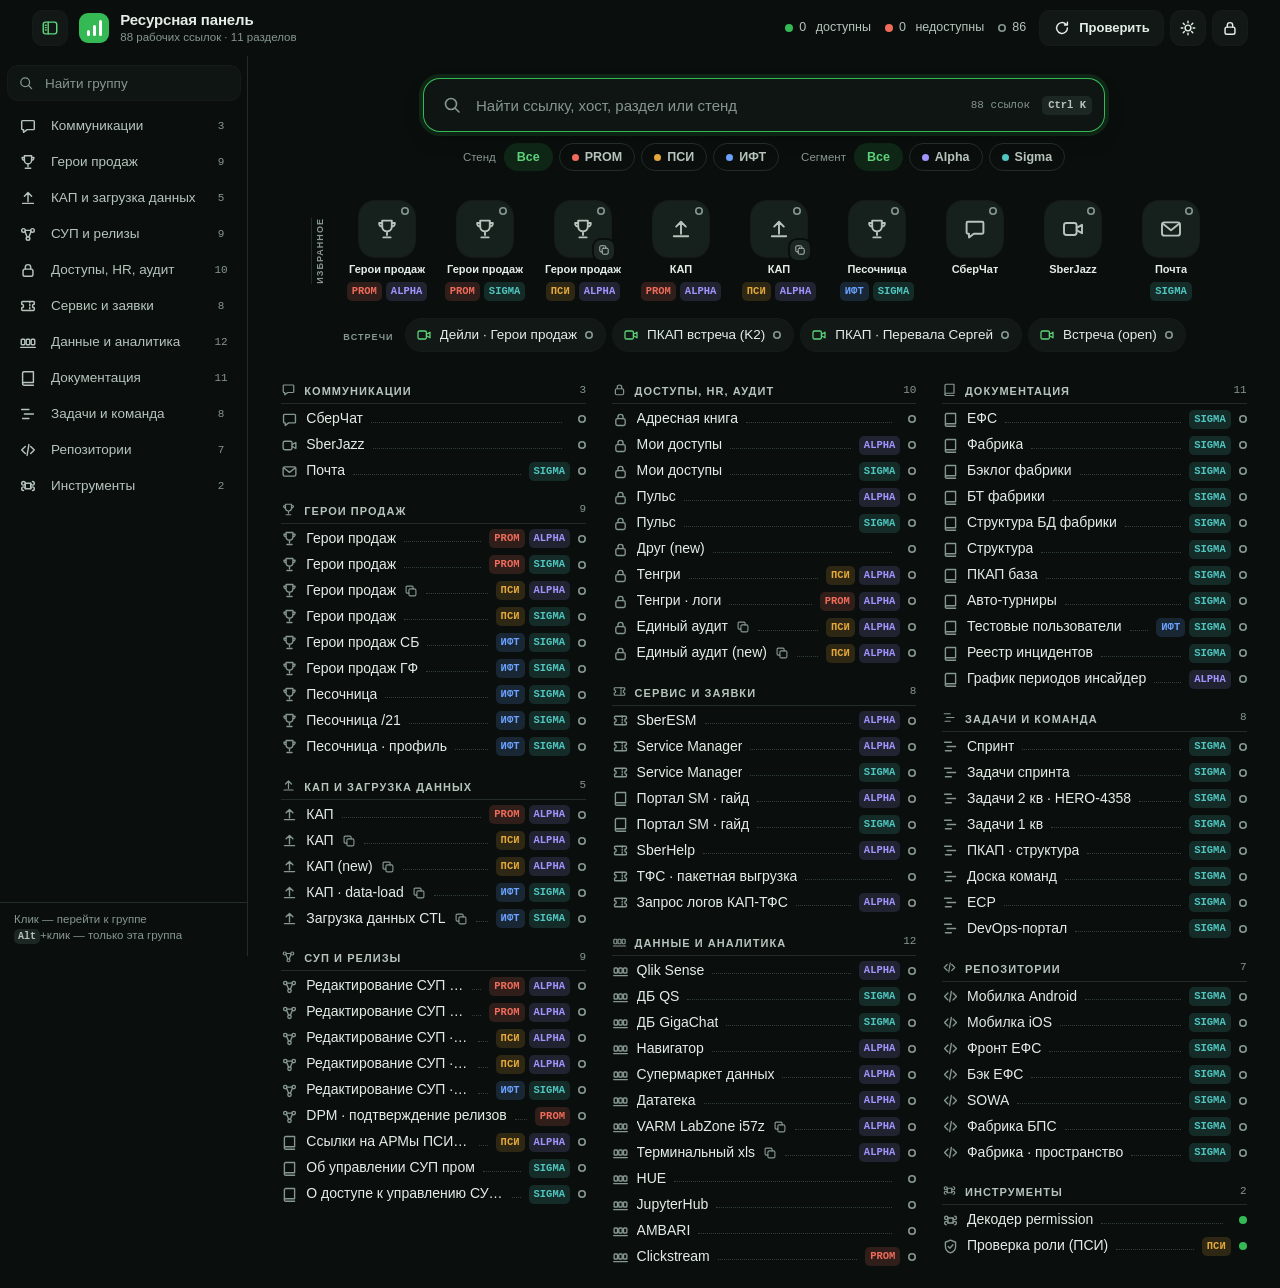
==== panel-v8/index.html @ b865bbed "feat(panel-v8): page shell, styles and index rendering Каркас страницы, стили v8, отрисовка указател" ====
<!doctype html>
<html lang="ru" data-theme="dark">
<head>
<meta charset="utf-8">
<meta name="viewport" content="width=device-width, initial-scale=1">
<title>Ресурсная панель</title>
<link rel="icon" href="data:,">
<script>
  /* Тема до первой отрисовки — без вспышки */
  try { if (/light/.test(localStorage.getItem("rp_theme") || "")) document.documentElement.setAttribute("data-theme", "light"); } catch (e) {}
  /* Ошибка разбора links.js: запоминаем текст и строку для экрана ошибки (до загрузки panel.js) */
  window.addEventListener("error", function (e) {
    if (window.RP || !e || e.target !== window) return;
    if (/links\.js$/.test(e.filename || "") || !e.filename) window.RP_LOAD_ERROR = { message: e.message, line: e.lineno };
  });
</script>
<link rel="stylesheet" href="panel.css">
</head>
<body>
<!-- Шапка: бренд слева, справа — сводка доступности и служебные кнопки -->
<header class="top">
  <div class="lead">
    <button class="btn ic" id="gpBtn" type="button" aria-controls="gp"></button>
    <div class="brand">
      <span class="mark" aria-hidden="true"><i></i><i></i><i></i></span>
      <div><b>Ресурсная панель</b><small id="subt">Рабочие ссылки команды</small></div>
    </div>
  </div>
  <div class="acts">
    <div class="sum" id="sum" aria-live="polite"></div>
    <button class="btn" id="refresh" type="button" aria-label="Проверить доступность ссылок"><span id="refIc"></span><span class="bl">Проверить</span><span class="prog"></span></button>
    <button class="btn ic" id="theme" type="button"></button>
    <button class="btn ic" id="lock" type="button" aria-label="Администрирование" aria-haspopup="dialog"></button>
  </div>
</header>

<div class="shell">
<!-- Панель групп: переход к разделу, показ/скрытие разделов в указателе -->
<aside class="gp" id="gp" aria-label="Группы ссылок">
  <div class="gp-in">
    <div class="gp-ttl"><h2 id="gpTtl">Группы</h2><button class="btn ic" type="button" id="gpX" aria-label="Закрыть список групп"></button></div>
    <div class="gp-top">
      <label class="gs"><span id="gsIc"></span><span class="sr">Найти группу</span><input id="gq" type="search" autocomplete="off" spellcheck="false" placeholder="Найти группу"></label>
      <button class="gp-all" id="gpAll" type="button" hidden><span id="gaIc"></span><span>Показать все</span><em id="gaN"></em></button>
    </div>
    <ul class="gp-list" id="gpList"></ul>
    <p class="gp-hint">Клик — перейти к группе<br><kbd>Alt</kbd>+клик — только эта группа</p>
  </div>
</aside>
<div class="main">
<!-- Поиск: фильтрует всю страницу -->
<section class="hero" aria-label="Поиск">
  <div class="omni" id="omni">
    <span id="sIc"></span>
    <label for="q" class="sr">Поиск по ссылкам</label>
    <input id="q" type="search" autocomplete="off" spellcheck="false" placeholder="Найти ссылку, хост, раздел или стенд" role="combobox" aria-expanded="true" aria-controls="idx" aria-autocomplete="list">
    <span class="cnt" id="cnt"></span>
    <kbd id="kbdK">Ctrl K</kbd>
    <button class="clr" id="clr" type="button" aria-label="Очистить поиск"></button>
  </div>
  <div class="filters">
    <div class="fg" role="group" aria-label="Стенд" id="fEnv"><span>Стенд</span></div>
    <div class="fg" role="group" aria-label="Сегмент" id="fSeg"><span>Сегмент</span></div>
  </div>
</section>

<section class="favs" aria-labelledby="favCap">
  <h2 class="cap" id="favCap">Избранное</h2>
  <nav class="dock" id="dock" aria-label="Часто открываемые"></nav>
</section>

<section class="meets" aria-labelledby="meetCap">
  <h2 class="mcap" id="meetCap">Встречи</h2>
  <nav class="mlist" id="meets" aria-label="Встречи Jazz"></nav>
</section>

<main class="idx" id="idx" aria-label="Все ссылки"></main>
</div>
</div>
<div class="gtip glass" id="gtip" aria-hidden="true"></div>

<div class="tip glass" id="tip" role="tooltip" aria-hidden="true"></div>
<div class="scrim" id="scrim"></div>
<div class="modal glass" id="modal" role="dialog" aria-modal="true" aria-labelledby="mTitle"></div>
<aside class="drawer glass" id="drawer" role="dialog" aria-modal="true" aria-labelledby="dTitle"></aside>
<div class="toasts" id="toasts" aria-live="polite"></div>

<!-- Экран ошибки загрузки данных (links.js не найден или содержит ошибку) -->
<div class="rp-err" id="rp-error" role="alert" hidden></div>

<script src="links.js" onerror="window.RP_LINKS_MISSING = true"></script>
<script src="panel.js"></script>
</body>
</html>
---- panel-v8/panel.css ----
/* Ресурсная панель v8 «Лаунчер» — стили.
   Токены v8 (тёмная по умолчанию + светлая «Туман»), цвета стендов/сегментов и стили макета E v2.
   Тема — атрибут <html data-theme="dark|light">, ставится до отрисовки из localStorage.rp_theme. */

/* ——— Общее для обеих тем: шрифты, размеры, радиусы ——— */
:root {
  --font: "Segoe UI Variable Text", "Segoe UI Variable", "Segoe UI", -apple-system, BlinkMacSystemFont, "SF Pro Text", "Helvetica Neue", Arial, sans-serif;
  --font-d: "Segoe UI Variable Display", "Segoe UI Variable", "Segoe UI", -apple-system, "SF Pro Display", "Helvetica Neue", Arial, sans-serif;
  --mono: "Cascadia Mono", "SF Mono", ui-monospace, Menlo, Consolas, "Liberation Mono", monospace;

  --fs-xs: 11px;
  --fs-s: 12.5px;
  --fs-m: 13px;
  --fs-l: 15px;
  --fs-xl: 20px;
  --fs-xxl: 26px;
  --fw-r: 400;
  --fw-sb: 600;
  --fw-b: 700;

  --h-s: 28px;
  --h-m: 34px;
  --r-s: 6px;
  --r-m: 10px;
  --r-l: 16px;
  --r-xl: 22px;

  --top-h: 56px;
  --dock-safe: 0px;
  --z-top: 30;
  --z-dock: 40;
  --z-pill: 41;
  --z-pop: 60;
  --z-omni: 80;
  --z-modal: 90;
  --z-toast: 95;
  --z-tip: 99;
  --ease: cubic-bezier(.2, .7, .2, 1);
}

/* ——— Тёмная (по умолчанию) ——— */
:root,
[data-theme="dark"] {
  color-scheme: dark;
  --bg: #0A0F0D;
  --sf: #111815;
  --sf2: #16201C;
  --sf3: #1C2723;
  --inp: #0E1512;
  --ink: #E4EDE8;
  --ink2: #B6C4BD;
  --mut: #869690;
  --line: #222D29;
  --line2: #32403A;

  --g: #35B955;
  --g-ink: #5ED47A;
  --g-t: rgba(53, 185, 85, .14);
  --g-btn: #35B955;
  --on-g: #04160A;
  --g-glow: rgba(53, 185, 85, .35);

  --amber: #E4A83A;
  --amber-ink: #E4A83A;
  --amber-t: rgba(228, 168, 58, .15);
  --red: #F06B5A;
  --red-ink: #F06B5A;
  --red-t: rgba(240, 107, 90, .15);
  --slate: #93A5BC;
  --slate-t: rgba(147, 165, 188, .14);
  --violet: #A294FF;
  --violet-t: rgba(162, 148, 255, .14);
  --blue: #6AA2FF;

  --grid-dot: rgba(228, 237, 232, .08);
  --glass: rgba(20, 28, 25, .74);
  --glass-b: rgba(40, 52, 47, .9);
  --glass-edge: rgba(255, 255, 255, .07);
  --scrim: rgba(3, 8, 6, .55);
  --sh1: 0 0 0 1px rgba(255, 255, 255, .05);
  --sh2: 0 8px 22px -8px rgba(0, 0, 0, .6), 0 0 0 1px rgba(255, 255, 255, .06);
  --sh3: 0 28px 70px -20px rgba(0, 0, 0, .8), 0 0 0 1px rgba(255, 255, 255, .08);
  --island: #1F2A25;
  --island-ink: #E4EDE8;
  --island-line: rgba(255, 255, 255, .1);
  --focus: #5ED47A;
}

/* ——— Светлая «Туман»: приглушённая, иерархия — фоном и линией, а не белизной ——— */
[data-theme="light"] {
  color-scheme: light;
  --bg: #DCE3DF;
  --sf: #E9EEEB;
  --sf2: #E2E8E4;
  --sf3: #D5DDD8;
  --inp: #F2F5F3;
  --ink: #17221D;
  --ink2: #33413A;
  --mut: #56655D;
  --line: #C3CEC8;
  --line2: #AEBBB4;

  --g: #1E8A36;
  --g-ink: #146B2A;
  --g-t: #CFE5D5;
  --g-btn: #1B7F32;
  --on-g: #FFFFFF;
  --g-glow: rgba(30, 138, 54, .22);

  --amber: #9A6700;
  --amber-ink: #7A5200;
  --amber-t: #F1E3C2;
  --red: #B8392A;
  --red-ink: #9A2E21;
  --red-t: #F2D9D3;
  --slate: #4F6073;
  --slate-t: #D8E0E8;
  --violet: #5B49BE;
  --violet-t: #E0DBF5;
  --blue: #2F5FA8;

  --grid-dot: rgba(23, 34, 29, .1);
  --glass: rgba(233, 238, 235, .82);
  --glass-b: rgba(242, 245, 243, .7);
  --glass-edge: rgba(23, 34, 29, .08);
  --scrim: rgba(23, 34, 29, .3);
  --sh1: 0 1px 2px rgba(23, 34, 29, .06), 0 0 0 1px rgba(23, 34, 29, .06);
  --sh2: 0 6px 18px -6px rgba(23, 34, 29, .2), 0 0 0 1px rgba(23, 34, 29, .07);
  --sh3: 0 24px 60px -18px rgba(23, 34, 29, .35), 0 4px 12px -4px rgba(23, 34, 29, .12), 0 0 0 1px rgba(23, 34, 29, .07);
  --island: #26332C;
  --island-ink: #EAF2ED;
  --island-line: rgba(255, 255, 255, .12);
  --focus: #1E8A36;
}

/* Фон страницы задаётся сразу — без белой вспышки у фреймов */
html {
  background: var(--bg);
  color: var(--ink);
}

/* ——— Ресурсная панель: цвета стендов (по риску) и сегментов сети ——— */
:root, [data-theme="dark"] {
  --env-prom: #F06B5A; --env-prom-t: rgba(240,107,90,.16);
  --env-psi:  #E4A83A; --env-psi-t:  rgba(228,168,58,.16);
  --env-ift:  #6AA2FF; --env-ift-t:  rgba(106,162,255,.16);
  --env-oth:  #93A5BC; --env-oth-t:  rgba(147,165,188,.12);
  --seg-alpha: #A294FF; --seg-alpha-t: rgba(162,148,255,.15);
  --seg-sigma: #4FC6C0; --seg-sigma-t: rgba(79,198,192,.15);
}
[data-theme="light"] {
  --env-prom: #B8392A; --env-prom-t: #F2D9D3;
  --env-psi:  #8A5C00; --env-psi-t:  #F1E3C2;
  --env-ift:  #2F5FA8; --env-ift-t:  #D6E2F4;
  --env-oth:  #4F6073; --env-oth-t:  #D8E0E8;
  --seg-alpha: #5B49BE; --seg-alpha-t: #E0DBF5;
  --seg-sigma: #1C7A74; --seg-sigma-t: #CDEAE7;
}

/* ——— База ——— */
*, *::before, *::after { box-sizing: border-box; }
body {
  margin: 0; background: var(--bg); color: var(--ink);
  font: var(--fw-r) var(--fs-m)/1.4 var(--font); -webkit-font-smoothing: antialiased;
  --pad: clamp(16px, 2.6vw, 44px); --rh: 30px; --fs-row: 15px; --cols: 4; --pw: 0px;
  --hero-pt: clamp(14px, 2.6vh, 30px); --fav-gap: clamp(14px, 2.6vh, 26px); --idx-pt: clamp(14px, 2.8vh, 30px);
}
/* Режим «один экран»: страница = окно, индекс занимает остаток высоты */
body.fit { height: 100vh; height: 100dvh; overflow: hidden; display: flex; flex-direction: column; }
body.fit.compact { --hero-pt: 4px; --fav-gap: 8px; --idx-pt: 10px; }
/* Под шапкой: слева панель групп, справа — поиск, избранное, встречи и индекс */
.shell { display: flex; align-items: stretch; min-width: 0; }
body.fit .shell { flex: 1; min-height: 0; }
.main { flex: 1; min-width: 0; display: flex; flex-direction: column; }
body.fit .main { min-height: 0; }
button, input, select, textarea { font: inherit; color: inherit; }
a { color: inherit; }
:focus-visible { outline: 2px solid var(--focus); outline-offset: 2px; }
.ui-i { width: 18px; height: 18px; flex: none; display: block; }
.sr { position: absolute; width: 1px; height: 1px; overflow: hidden; clip: rect(0 0 0 0); white-space: nowrap; }
@keyframes enter { from { opacity: 0; transform: translateY(6px) scale(.985); } }

/* ——— Шапка ——— */
.top { height: var(--top-h); flex: none; display: flex; align-items: center; justify-content: space-between; gap: 16px; padding: 0 var(--pad); }
.lead { display: flex; align-items: center; gap: 12px; min-width: 0; }
.brand { display: flex; align-items: center; gap: 11px; min-width: 0; }
.mark { width: 30px; height: 30px; border-radius: 9px; background: var(--g); display: flex; align-items: flex-end; justify-content: center; gap: 3px; padding-bottom: 7px; flex: none; }
.mark i { width: 3px; border-radius: 2px; background: #fff; }
.mark i:nth-child(1) { height: 6px; } .mark i:nth-child(2) { height: 11px; } .mark i:nth-child(3) { height: 16px; }
.brand b { display: block; font: var(--fw-b) var(--fs-l)/1.2 var(--font-d); letter-spacing: -.01em; }
.brand small { display: block; font-size: 11.5px; color: var(--mut); }
.acts { display: flex; align-items: center; gap: 8px; }
.sum { display: flex; align-items: center; gap: 14px; margin-right: 6px; font-size: var(--fs-s); color: var(--ink2); font-variant-numeric: tabular-nums; }
.sum span { display: inline-flex; align-items: center; gap: 6px; white-space: nowrap; }
.btn {
  height: var(--h-m); border-radius: var(--r-m); border: 0; background: var(--sf); box-shadow: var(--sh1);
  display: inline-flex; align-items: center; gap: 8px; padding: 0 13px; cursor: pointer; font-size: var(--fs-m); font-weight: var(--fw-sb);
  position: relative; overflow: hidden; transition: background .15s var(--ease);
}
.btn:hover { background: var(--sf2); }
.btn.ic { width: var(--h-m); padding: 0; justify-content: center; }
.btn.pri { background: var(--g-btn); color: var(--on-g); box-shadow: none; }
#gpBtn[data-m="open"], #gpBtn[aria-expanded="true"] { color: var(--g-ink); }
.btn[disabled] { cursor: default; }
/* Прогресс проверки — заливка внутри кнопки */
.btn .prog { position: absolute; inset: auto 0 0 0; height: 2px; background: var(--g); transform-origin: left; transform: scaleX(var(--p, 0)); opacity: 0; transition: transform .12s linear, opacity .2s; }
.btn.busy .prog { opacity: 1; }
.btn.busy svg { animation: spin 1s linear infinite; }
@keyframes spin { to { transform: rotate(360deg); } }

/* ——— Омнибокс ——— */
.hero { flex: none; display: flex; flex-direction: column; align-items: center; padding: var(--hero-pt) var(--pad) 0; position: relative; }
.omni {
  width: min(680px, 100%); height: 52px; display: flex; align-items: center; gap: 12px; padding: 0 12px 0 18px;
  background: var(--inp); border-radius: var(--r-l); box-shadow: var(--sh2); transition: box-shadow .15s var(--ease);
}
.omni:focus-within { box-shadow: 0 0 0 1px var(--g), 0 0 0 5px var(--g-t), var(--sh2); }
.omni > svg { width: 20px; height: 20px; color: var(--mut); }
.omni input { flex: 1; min-width: 0; height: 100%; border: 0; background: none; outline: none; font-size: var(--fs-l); font-weight: 500; }
.omni input::placeholder { color: var(--mut); font-weight: 400; }
.omni input::-webkit-search-cancel-button { display: none; }
.cnt { font: 500 var(--fs-xs) var(--mono); color: var(--mut); white-space: nowrap; font-variant-numeric: tabular-nums; }
kbd { font: 600 10.5px/1 var(--mono); color: var(--ink2); background: var(--sf3); border-radius: 5px; padding: 4px 6px; white-space: nowrap; }
.clr { width: 28px; height: 28px; border: 0; border-radius: 8px; background: none; color: var(--mut); cursor: pointer; display: none; place-items: center; }
.clr:hover { background: var(--sf2); color: var(--ink); }
.omni.has .clr { display: grid; } .omni.has kbd { display: none; }
.filters { display: flex; flex-wrap: wrap; justify-content: center; gap: 8px 22px; margin-top: 12px; }
.fg { display: flex; align-items: center; gap: 6px; }
.fg > span { font-size: 11.5px; color: var(--mut); margin-right: 2px; }
.chip {
  height: var(--h-s); border-radius: 14px; padding: 0 12px; border: 1px solid var(--line); background: transparent; cursor: pointer;
  font-size: var(--fs-s); font-weight: var(--fw-sb); color: var(--ink2); display: inline-flex; align-items: center; gap: 6px; transition: background .15s, color .15s;
}
.chip:hover { background: var(--sf2); color: var(--ink); }
.chip[aria-pressed="true"] { background: var(--g-t); color: var(--g-ink); border-color: transparent; }
.chip i { width: 7px; height: 7px; border-radius: 50%; background: var(--c); }

/* ——— Избранное: ряд «иконок приложений» ——— */
.favs { flex: none; margin-top: var(--fav-gap); display: flex; align-items: center; justify-content: center; gap: 14px; padding: 0 var(--pad); }
.cap { font: var(--fw-sb) 13px/1 var(--font); font-variant-caps: all-small-caps; letter-spacing: .08em; color: var(--mut); margin: 0; writing-mode: vertical-rl; transform: rotate(180deg); padding: 0 0 0 2px; border-right: 1px solid var(--line); }
.dock { display: flex; gap: 6px; justify-content: center; max-width: 100%; }
.app {
  width: 92px; flex: none; display: flex; flex-direction: column; align-items: center; gap: 5px; padding: 6px 2px 5px; border-radius: 14px;
  text-decoration: none; cursor: pointer; transition: background .15s var(--ease), opacity .15s;
}
.app:hover { background: var(--sf); }
.app .sq { width: 56px; height: 56px; border-radius: 16px; background: var(--sf2); box-shadow: var(--sh1); display: grid; place-items: center; position: relative; color: var(--ink2); }
.app .sq .ui-i { width: 24px; height: 24px; }
.app .sq .dot { position: absolute; top: 6px; right: 6px; }
.app .sq .cp { position: absolute; bottom: -3px; right: -3px; width: 20px; height: 20px; border-radius: 7px; background: var(--sf3); box-shadow: 0 0 0 2px var(--bg); display: grid; place-items: center; color: var(--ink2); }
.app .sq .cp .ui-i { width: 12px; height: 12px; }
.app .lb { max-width: 100%; font-size: var(--fs-xs); font-weight: var(--fw-sb); color: var(--ink); white-space: nowrap; overflow: hidden; text-overflow: ellipsis; }
.app .tags { min-height: 19px; }
.app.over { display: none; }
.app[data-st="down"] .lb { color: var(--mut); }
.app.mute { opacity: .3; }
body.compact .app .sq { width: 44px; height: 44px; border-radius: 13px; }
body.compact .app { gap: 3px; padding: 3px 2px 2px; }
body.compact .app .tags { min-height: 17px; }
body.compact .app .tag { height: 17px; line-height: 17px; }
body.fit.compact .idx { padding-top: 8px; padding-bottom: 6px; }

/* ——— Индекс: колонки разделов ——— */
.idx {
  flex: 1; min-height: 0; width: 100%; max-width: 1900px; margin: 0 auto; padding: var(--idx-pt) var(--pad) 18px;
  display: grid; grid-template-columns: repeat(var(--cols), minmax(0, 1fr)); column-gap: clamp(22px, 2vw, 44px); align-content: start;
}
body.fit .idx { overflow: hidden; padding-bottom: 10px; }
/* Плотная ступень: омнибокс поднимается в строку шапки, сводка — только цифры */
body.compact .hero { margin-top: calc(-1 * var(--top-h) + 2px); pointer-events: none; }
body.compact .hero > * { pointer-events: auto; }
/* в шапке омнибокс центрируется по окну, а не по колонке справа от панели групп */
body.compact .omni { width: min(520px, 100vw - 800px); translate: calc(var(--pw) / -2) 0; }
body.compact .filters { margin-top: 8px; translate: calc(var(--pw) / -2) 0; }
body.compact .sum .lbl { display: none; }
.col { display: flex; flex-direction: column; gap: calc(var(--rh) * .45); min-width: 0; }
.sec { min-width: 0; }
.sh {
  display: flex; align-items: center; gap: 8px; height: calc(var(--rh) + 2px); margin: 0 0 2px; border-bottom: 1px solid var(--line);
  font: var(--fw-sb) var(--fs-l)/1 var(--font); font-variant-caps: all-small-caps; letter-spacing: .07em; color: var(--ink2);
}
.sh .ui-i { width: 15px; height: 15px; color: var(--mut); }
.sh em { margin-left: auto; font: 500 var(--fs-xs) var(--mono); font-style: normal; color: var(--mut); letter-spacing: 0; font-variant-caps: normal; }
.ln {
  display: flex; align-items: center; gap: 8px; height: var(--rh); padding: 0 8px; margin: 0 -8px; border-radius: 8px; width: calc(100% + 16px);
  text-decoration: none; font-size: var(--fs-row); color: var(--ink); cursor: pointer; border: 0; background: none; text-align: left;
}
.ln:hover, .ln.kb { background: var(--sf2); }
.ln.kb { box-shadow: inset 2px 0 0 var(--g); }
.ln[hidden], .sec[hidden] { display: none !important; }
.ln > .ui-i { width: 17px; height: 17px; color: var(--mut); }
.ln .tt { flex: 0 1 auto; min-width: 0; white-space: nowrap; overflow: hidden; text-overflow: ellipsis; }
.ln .cp { width: 14px; height: 14px; color: var(--mut); }
/* Отточие, как в оглавлении книги: ведёт взгляд от названия к меткам */
.ln .ld { flex: 1 1 10px; min-width: 0; height: 0; border-bottom: 1px dotted var(--line2); transform: translateY(3px); }
/* Недоступная ссылка: гаснет только название; иконка, метки и красная точка остаются в цвете */
.ln[data-st="down"] .tt { color: var(--mut); }
.sec { border-radius: 10px; transition: background .6s var(--ease), box-shadow .6s var(--ease); }
.sec.off { display: none; }
.sec.flash { background: var(--g-t); box-shadow: 0 0 0 8px var(--g-t); transition: none; }
mark { background: var(--g-t); color: var(--g-ink); border-radius: 3px; padding: 0 1px; }

/* ——— Встречи Jazz: полоса чипов под избранным ——— */
.meets { flex: none; margin-top: calc(var(--fav-gap) * .55); display: flex; align-items: center; justify-content: center; gap: 12px; padding: 0 var(--pad); min-width: 0; }
.mcap { margin: 0; font: var(--fw-sb) 13px/1 var(--font); font-variant-caps: all-small-caps; letter-spacing: .08em; color: var(--mut); white-space: nowrap; }
.mlist { display: flex; flex-wrap: wrap; justify-content: center; gap: 8px; min-width: 0; max-width: 100%; }
.mt {
  height: 32px; flex: none; display: inline-flex; align-items: center; gap: 8px; padding: 0 12px 0 10px; border-radius: 16px;
  background: var(--sf); box-shadow: var(--sh1); text-decoration: none; color: var(--ink); font-size: 13.5px; font-weight: 500; white-space: nowrap;
  transition: background .15s var(--ease), opacity .15s;
}
.mt:hover { background: var(--sf2); }
.mt > .ui-i { width: 16px; height: 16px; color: var(--g-ink); }
.mt .tt { max-width: 220px; overflow: hidden; text-overflow: ellipsis; }
.mt[data-st="down"] .tt { color: var(--mut); }
.mt.mute { opacity: .3; }
body.compact .mt { height: 27px; }

/* ——— Панель групп: скрыта / узкая (иконки) / развёрнута ——— */
.gp { flex: none; width: var(--pw); position: relative; z-index: 36; }
body:not(.fit) .gp { position: sticky; top: 0; height: 100vh; height: 100dvh; align-self: flex-start; }
.gp.m-hidden { display: none; }
.gp-in {
  position: absolute; top: 0; left: 0; bottom: 0; width: 100%; display: flex; flex-direction: column; overflow: hidden;
  border-right: 1px solid var(--line); transition: width .18s var(--ease), box-shadow .18s var(--ease), background .18s;
}
.gp.m-compact.peek .gp-in {
  width: 248px; background: var(--glass); -webkit-backdrop-filter: blur(22px) saturate(1.6); backdrop-filter: blur(22px) saturate(1.6);
  box-shadow: var(--sh3), inset 0 1px 0 var(--glass-edge); border-right-color: transparent; border-radius: 0 var(--r-l) var(--r-l) 0;
}
.gp-ttl { display: none; }
.gp-top { flex: none; padding: 10px 8px 4px; }
.gs {
  display: flex; align-items: center; gap: 9px; width: 232px; height: 34px; padding: 0 10px; border-radius: var(--r-m);
  background: var(--inp); box-shadow: var(--sh1); transition: width .18s var(--ease), box-shadow .15s;
}
.gs:focus-within { box-shadow: 0 0 0 1px var(--g), 0 0 0 4px var(--g-t); }
.gs .ui-i { width: 16px; height: 16px; color: var(--mut); }
.gs input { flex: 1; min-width: 0; height: 100%; border: 0; background: none; outline: none; font-size: 13.5px; }
.gs input::placeholder { color: var(--mut); }
.gs input::-webkit-search-cancel-button { display: none; }
.gp-all {
  display: flex; align-items: center; gap: 10px; width: 232px; height: 30px; margin: 4px 0 0; padding: 0 10px 0 14px; border: 0; border-radius: 8px;
  background: none; cursor: pointer; color: var(--g-ink); font-size: 12.5px; font-weight: var(--fw-sb); text-align: left; white-space: nowrap;
}
.gp-all:hover { background: var(--g-t); }
.gp-all .ui-i { width: 16px; height: 16px; flex: none; }
.gp-all em { margin-left: auto; font: 500 11px var(--mono); font-style: normal; color: var(--mut); }
.gp-all[hidden] { display: none; }
.gp-list { list-style: none; margin: 0; padding: 4px 8px 8px; flex: 1; min-height: 0; overflow: hidden auto; scrollbar-width: thin; }
.gr { position: relative; display: flex; align-items: center; width: 232px; border-radius: var(--r-m); }
.gr:hover { background: var(--sf2); }
.gr[hidden] { display: none; }
.gr-go {
  flex: 1; min-width: 0; display: flex; align-items: center; gap: 9px; height: 36px; padding: 0 4px 0 6px; border: 0; border-radius: var(--r-m);
  background: none; color: var(--ink2); cursor: pointer; text-align: left;
}
.gr:hover .gr-go { color: var(--ink); }
.gr .ic { width: 28px; flex: none; display: flex; flex-direction: column; align-items: center; gap: 2px; }
.gr .ic .ui-i { width: 18px; height: 18px; }
.gr .ic b { display: none; font: 600 10.5px/1 var(--mono); color: var(--mut); }
.gr .nm { flex: 1; min-width: 0; font-size: 13.5px; font-weight: 500; white-space: nowrap; overflow: hidden; text-overflow: ellipsis; }
.gr .nm mark { padding: 0; }
.gr .c { width: 30px; flex: none; text-align: center; font: 500 11px var(--mono); color: var(--mut); font-variant-numeric: tabular-nums; }
/* число ссылок и «глаз» делят одно место: при наведении вместо числа — переключатель видимости */
.gr-eye {
  position: absolute; right: 4px; top: 50%; translate: 0 -50%; width: 30px; height: 30px; display: grid; place-items: center;
  border: 0; border-radius: 8px; background: none; color: var(--mut); cursor: pointer; opacity: 0;
}
.gr:hover .gr-eye, .gr:focus-within .gr-eye, .gr.off .gr-eye { opacity: 1; }
.gr:hover .c, .gr:focus-within .c, .gr.off .c { visibility: hidden; }
.gr-eye:hover { background: var(--sf3); color: var(--ink); }
.gr-eye .ui-i { width: 16px; height: 16px; }
.gr.zero .nm, .gr.zero .ic { opacity: .5; }
.gr.off .ic, .gr.off .nm { opacity: .38; }
.gr.off .nm { text-decoration: line-through; text-decoration-color: var(--line2); }
.gr.off .gr-eye { opacity: 1; color: var(--ink2); }
.gr.pin { background: var(--g-t); }
.gr.pin .gr-go { color: var(--g-ink); }
.gp-none { margin: 10px 8px; width: 216px; font-size: 12.5px; color: var(--mut); }
.gp-hint { flex: none; width: 248px; margin: 0; padding: 8px 14px 12px; font-size: 11.5px; line-height: 1.45; color: var(--mut); border-top: 1px solid var(--line); }
.gp-hint kbd { font-size: 10px; padding: 2px 4px; }
/* Узкая панель: иконка + число; название — во всплывающей подсказке, при задержке курсора панель раскрывается поверх */
.gp.m-compact .gr-go { height: 46px; padding-left: 8px; }
.gp.m-compact .gr-eye { right: 6px; }
.gp.m-compact .gr .ic b { display: block; }
.gp.m-compact .gr .c { display: none; }
.gp.m-compact:not(.peek) .gs { width: 44px; padding: 0 13px; cursor: text; }
.gp.m-compact:not(.peek) .gp-hint, .gp.m-compact:not(.peek) .gp-all em { visibility: hidden; }
.gp.m-compact:not(.peek) .gr-eye, .gp.m-compact:not(.peek) .nm { visibility: hidden; }
.gp.m-compact:not(.peek) .gr.off { opacity: .8; }
.gtip {
  position: fixed; z-index: var(--z-tip); left: 0; top: 0; padding: 6px 10px; border-radius: 8px; white-space: nowrap; pointer-events: none;
  font-size: 12.5px; font-weight: var(--fw-sb); opacity: 0; transition: opacity .1s;
}
.gtip.on { opacity: 1; }
.gtip small { margin-left: 8px; font: 500 11px var(--mono); color: var(--mut); }

/* ——— Метки и статус ——— */
.tags { display: flex; gap: 4px; flex: none; }
.tag { height: 19px; padding: 0 5px; border-radius: 5px; font: var(--fw-sb) 10.5px/19px var(--mono); background: var(--t); color: var(--c); white-space: nowrap; }
.e-PROM { --c: var(--env-prom); --t: var(--env-prom-t); } .e-PSI { --c: var(--env-psi); --t: var(--env-psi-t); }
.e-IFT { --c: var(--env-ift); --t: var(--env-ift-t); } .s-ALPHA { --c: var(--seg-alpha); --t: var(--seg-alpha-t); }
.s-SIGMA { --c: var(--seg-sigma); --t: var(--seg-sigma-t); }
.dot { width: 8px; height: 8px; border-radius: 50%; flex: none; background: var(--mut); }
/* статус ссылки — атрибут data-st: wait | up | down; local — инструмент, skip — без проверки */
[data-st="up"] .dot, [data-st="local"] .dot, .dot.ok { background: var(--g); }
[data-st="down"] .dot, .dot.down { background: var(--red); }
[data-st="wait"] .dot, .dot.wait { background: transparent; box-shadow: inset 0 0 0 1.6px var(--mut); animation: pulse 1s ease-in-out infinite; }
@keyframes pulse { 50% { opacity: .35; } }
.empty { grid-column: 1 / -1; text-align: center; padding: 40px 0; color: var(--ink2); animation: enter .18s var(--ease); }
.empty b { display: block; font: var(--fw-sb) var(--fs-l) var(--font-d); color: var(--ink); margin-bottom: 6px; }
.empty .btn { margin-top: 14px; }

/* ——— Стекло: подсказка, модалка, панель, тосты ——— */
.glass { background: var(--glass); -webkit-backdrop-filter: blur(22px) saturate(1.6); backdrop-filter: blur(22px) saturate(1.6); box-shadow: var(--sh3), inset 0 1px 0 var(--glass-edge); }
.tip {
  position: fixed; z-index: var(--z-tip); left: 0; top: 0; width: max-content; max-width: 380px; padding: 12px 14px; border-radius: 12px;
  pointer-events: none; font-size: var(--fs-s); opacity: 0; transition: opacity .12s var(--ease);
}
.tip.on { opacity: 1; }
.tip h3 { margin: 0 0 3px; font: var(--fw-b) var(--fs-m) var(--font); }
.tip .u { font: 11px/1.45 var(--mono); color: var(--ink2); word-break: break-all; margin-bottom: 8px; }
.tip dl { display: grid; grid-template-columns: auto 1fr; gap: 3px 12px; margin: 0; }
.tip dt { color: var(--mut); } .tip dd { margin: 0; min-width: 0; overflow-wrap: anywhere; }
.tip dd code { font: 11px var(--mono); }
.tip .st { display: inline-flex; align-items: center; gap: 6px; }
.tip .hint { margin-top: 9px; padding-top: 8px; border-top: 1px solid var(--line); color: var(--mut); font-size: var(--fs-xs); }
.scrim { position: fixed; inset: 0; background: var(--scrim); z-index: var(--z-modal); display: none; }
.scrim.on { display: block; animation: fade .15s var(--ease); }
@keyframes fade { from { opacity: 0; } }
.modal {
  position: fixed; z-index: calc(var(--z-modal) + 1); left: 50%; top: 18vh; width: min(460px, calc(100vw - 32px)); translate: -50% 0;
  border-radius: var(--r-xl); padding: 22px; display: none;
}
.modal.on, .drawer.on { display: block; animation: enter .18s var(--ease); }
.modal h2, .drawer h2 { margin: 0; font: var(--fw-b) var(--fs-xl) var(--font-d); letter-spacing: -.01em; }
.modal p, .drawer p { margin: 6px 0 16px; color: var(--ink2); font-size: var(--fs-s); }
.x { position: absolute; top: 16px; right: 16px; }
label.f { display: block; font-size: var(--fs-s); color: var(--ink2); margin-bottom: 12px; }
label.f input, label.f textarea, label.f select { display: block; width: 100%; margin-top: 6px; padding: 9px 11px; border-radius: var(--r-m); border: 1px solid var(--line2); background: var(--inp); font-size: var(--fs-m); }
label.f textarea { min-height: 84px; resize: vertical; font-family: var(--mono); font-size: 12px; }
.out { font: 12px/1.5 var(--mono); background: var(--sf3); border-radius: var(--r-m); padding: 10px 12px; margin: 0 0 12px; color: var(--ink2); white-space: pre-wrap; }
.row { display: flex; gap: 8px; justify-content: flex-end; }
.drawer {
  position: fixed; z-index: calc(var(--z-modal) + 1); top: 10px; right: 10px; bottom: 10px; width: min(420px, calc(100vw - 20px));
  border-radius: var(--r-xl); padding: 22px; display: none; overflow-y: auto;
}
.es { text-align: center; padding: 22px 18px; border: 1px dashed var(--line2); border-radius: var(--r-l); color: var(--ink2); font-size: var(--fs-s); }
.es .ui-i { width: 26px; height: 26px; margin: 0 auto 10px; color: var(--mut); }
.es .btn { margin-top: 14px; }
.scr { display: flex; align-items: center; gap: 12px; padding: 12px 14px; background: var(--sf); border-radius: var(--r-l); box-shadow: var(--sh1); margin-top: 8px; opacity: .6; }
.scr b { display: block; font-size: var(--fs-m); } .scr small { color: var(--mut); font-size: var(--fs-xs); }
.scr .tag { margin-left: auto; --c: var(--mut); --t: var(--slate-t); }
.sub { margin: 20px 0 2px; font: var(--fw-sb) 13px/1 var(--font); font-variant-caps: all-small-caps; letter-spacing: .08em; color: var(--mut); }
.toasts { position: fixed; left: 50%; bottom: 22px; translate: -50% 0; z-index: var(--z-toast); display: flex; flex-direction: column; align-items: center; gap: 8px; pointer-events: none; }
.toast { background: var(--island); color: var(--island-ink); box-shadow: var(--sh3); border-radius: 12px; padding: 10px 14px; font-size: var(--fs-s); display: flex; align-items: center; gap: 9px; animation: enter .16s var(--ease); max-width: calc(100vw - 32px); }
.toast .ui-i { width: 16px; height: 16px; color: var(--g-ink); }
.toast code { font: 12px var(--mono); overflow-wrap: anywhere; }

/* ——— Экран ошибки загрузки links.js ——— */
.rp-err { min-height: 100vh; min-height: 100dvh; display: grid; place-items: center; padding: 24px 16px; }
.rp-err[hidden] { display: none; }
.rp-err-box { width: min(620px, 100%); padding: 26px 28px; border-radius: var(--r-xl); background: var(--sf); box-shadow: var(--sh2); }
.rp-err-box > .ui-i { width: 28px; height: 28px; color: var(--red); margin-bottom: 12px; }
.rp-err h1 { margin: 0 0 8px; font: var(--fw-b) var(--fs-xl)/1.3 var(--font-d); letter-spacing: -.01em; }
.rp-err p { margin: 0 0 10px; color: var(--ink2); font-size: var(--fs-m); line-height: 1.5; }
.rp-err ul { margin: 0 0 12px; padding: 10px 12px 10px 28px; border-radius: var(--r-m); background: var(--sf3); font: 12px/1.6 var(--mono); color: var(--ink); max-height: 50vh; overflow: auto; overflow-wrap: anywhere; }
.rp-err code { font: 12px var(--mono); }
body.rp-failed > :not(.rp-err):not(svg) { display: none !important; }

/* ——— Узкие экраны: обычная прокрутка ——— */
@media (max-width: 1023px) {
  .sum .lbl { display: none; }
}
@media (max-width: 766px) {
  body { --rh: 36px; }
  .top { height: auto; padding-top: 12px; padding-bottom: 4px; }
  .brand small, .sum, .omni kbd, .btn .bl { display: none; }
  .btn#refresh { width: var(--h-m); padding: 0; justify-content: center; }
  .dock { justify-content: flex-start; overflow-x: auto; width: 100%; scrollbar-width: none; padding-bottom: 4px; }
  .favs { padding: 0; flex-direction: column; align-items: flex-start; gap: 8px; } .cap { writing-mode: horizontal-tb; transform: none; border: 0; padding-left: 16px; } .dock { padding: 0 16px; }
  .filters { gap: 8px 12px; }
  .ln .ld { display: none; } .ln .tt { flex: 1 1 auto; }
  .meets { padding: 0; flex-direction: column; align-items: flex-start; gap: 8px; margin-top: 14px; }
  .mcap { padding-left: 16px; }
  .mlist { flex-wrap: nowrap; justify-content: flex-start; overflow-x: auto; width: 100%; padding: 0 16px 4px; scrollbar-width: none; }
  /* Панель групп на телефоне — выезжающая шторка */
  body:not(.fit) .gp, .gp {
    position: fixed; top: 0; bottom: 0; left: 0; height: auto; align-self: auto; width: min(320px, 88vw); z-index: calc(var(--z-modal) + 1);
    transform: translateX(-104%); visibility: hidden; transition: transform .22s var(--ease), visibility 0s linear .22s;
  }
  body:not(.fit) .gp.on, .gp.on { transform: none; visibility: visible; transition: transform .22s var(--ease); }
  .gp-in {
    width: 100%; background: var(--glass); -webkit-backdrop-filter: blur(22px) saturate(1.6); backdrop-filter: blur(22px) saturate(1.6);
    box-shadow: var(--sh3), inset 0 1px 0 var(--glass-edge); border-right: 0; border-radius: 0 var(--r-xl) var(--r-xl) 0;
  }
  .gp-ttl { display: flex; align-items: center; justify-content: space-between; padding: 14px 12px 4px 18px; }
  .gp-ttl h2 { margin: 0; font: var(--fw-b) var(--fs-xl) var(--font-d); letter-spacing: -.01em; }
  .gp-top { padding: 8px 12px 4px; }
  .gs, .gp-all, .gr, .gp-hint { width: auto; }
  .gp-none { width: auto; }
  .gp-list { padding: 4px 12px 12px; }
  .gr-go { height: 44px; }
  .gr-eye { position: static; translate: none; width: 40px; height: 40px; flex: none; opacity: 1; }
  .gr .c { visibility: visible !important; }
  .gp-hint { display: none; }
}
@media (prefers-reduced-motion: reduce) {
  *, *::before, *::after { animation: none !important; transition: none !important; }
}
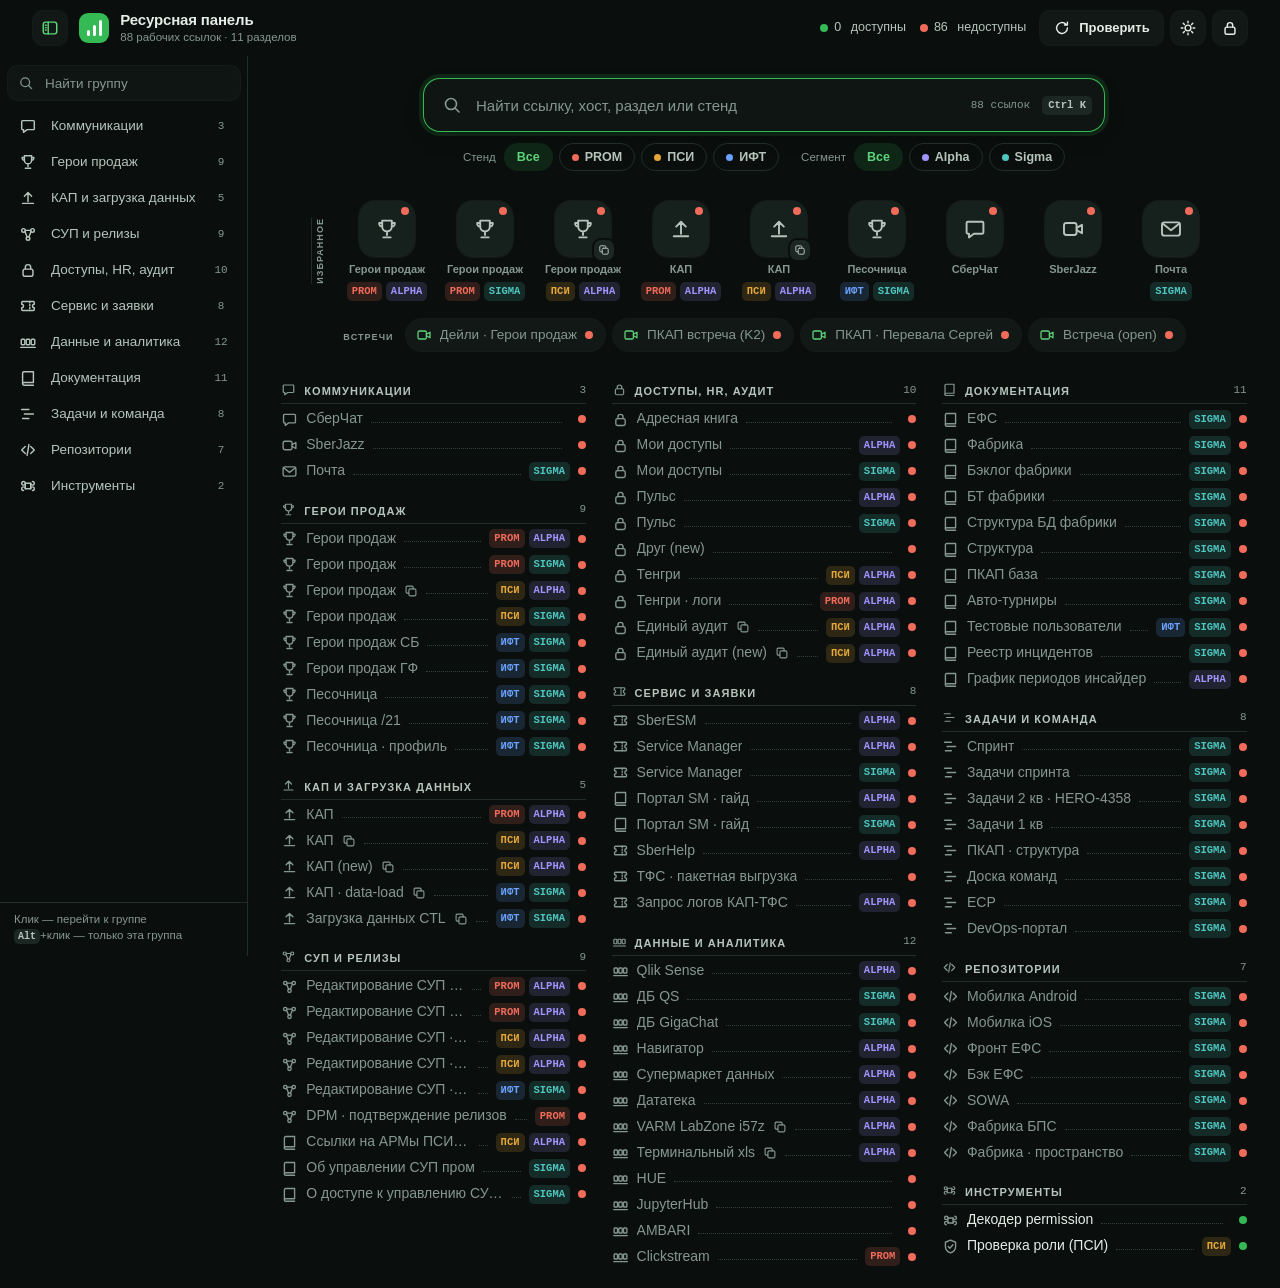
==== commit 5146a357: "feat(panel-v8): link interactions, search, filters, favourites, meetings Клик/копирование/подсказка," ====
--- a/panel-v8/index.html
+++ b/panel-v8/index.html
@@ -53,7 +53,7 @@
   <div class="omni" id="omni">
     <span id="sIc"></span>
     <label for="q" class="sr">Поиск по ссылкам</label>
-    <input id="q" type="search" autocomplete="off" spellcheck="false" placeholder="Найти ссылку, хост, раздел или стенд" role="combobox" aria-expanded="true" aria-controls="idx" aria-autocomplete="list">
+    <input id="q" type="search" autocomplete="off" spellcheck="false" placeholder="Найти ссылку, хост, раздел или стенд" role="combobox" aria-expanded="false" aria-controls="idx" aria-autocomplete="list">
     <span class="cnt" id="cnt"></span>
     <kbd id="kbdK">Ctrl K</kbd>
     <button class="clr" id="clr" type="button" aria-label="Очистить поиск"></button>
